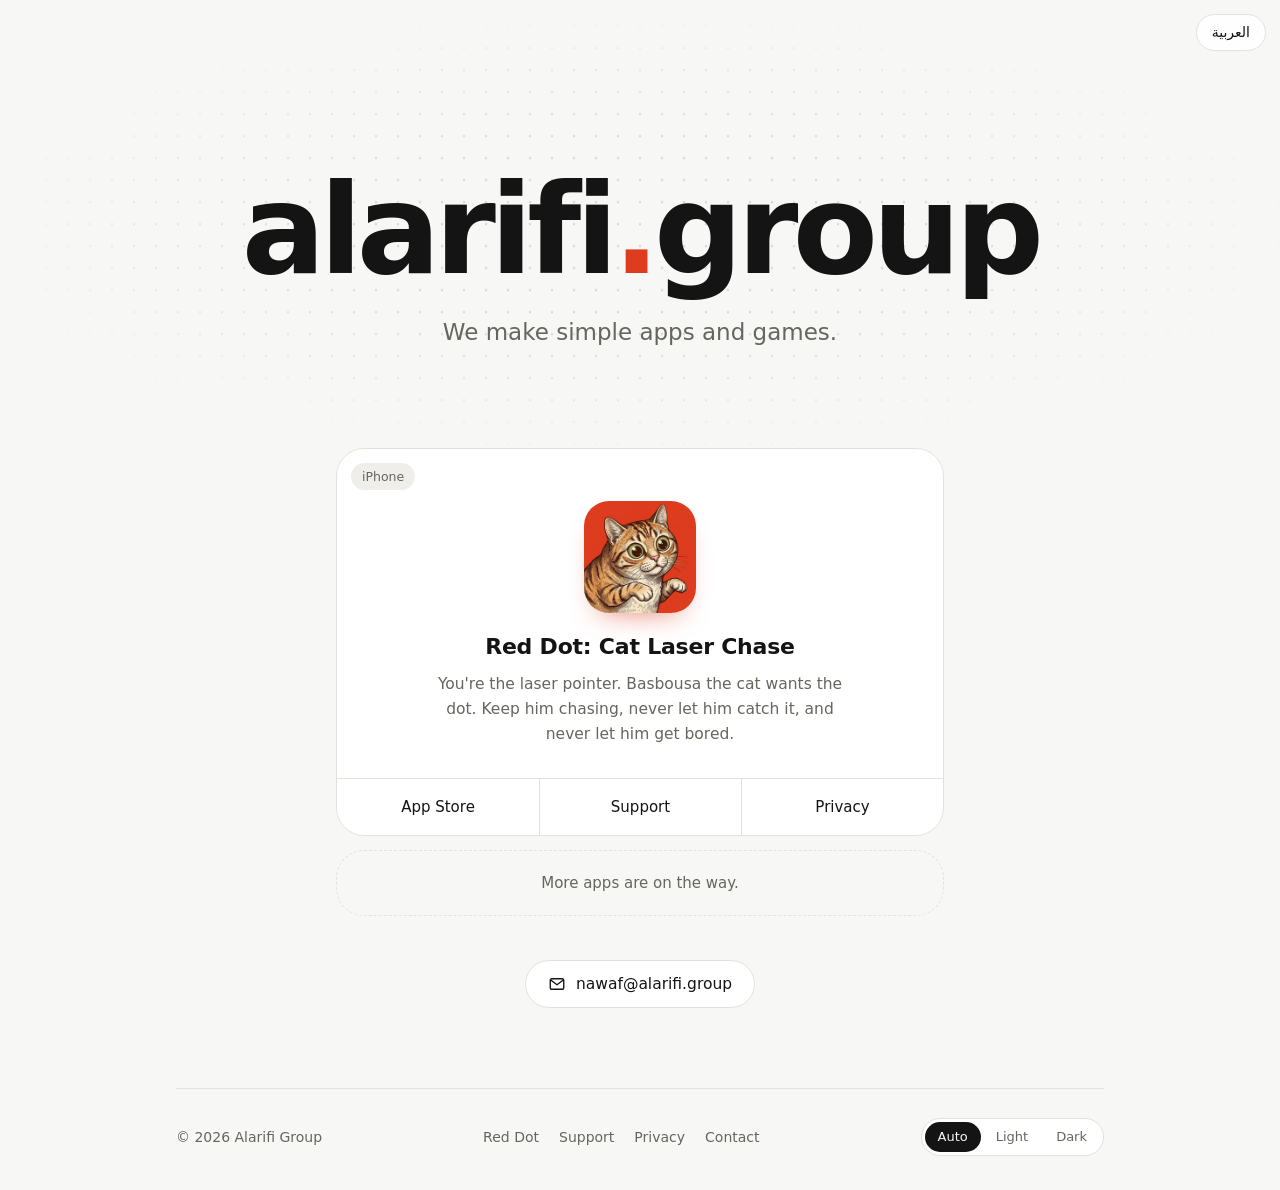
==== index.html @ b4477720 "Add Alarifi Group website Home page with an Arabic toggle, Red Dot app page, Red Dot support and pri" ====
<!doctype html>
<html lang="en" dir="ltr" data-title-en="Alarifi Group" data-title-ar="مجموعة العريفي">
<head>
<meta charset="utf-8">
<meta name="viewport" content="width=device-width,initial-scale=1,viewport-fit=cover">
<title>Alarifi Group</title>
<script>(function(d){var l='en',t='';try{var m=/[?&]lang=(ar|en)(?:&|$)/.exec(location.search);if(m){l=m[1];localStorage.setItem('lang',l)}else if(localStorage.getItem('lang')==='ar'){l='ar'}t=localStorage.getItem('theme')||''}catch(e){}d.lang=l;d.dir=l==='ar'?'rtl':'ltr';if(l==='ar'){var a=d.getAttribute('data-title-ar');if(a)document.title=a}if(t==='light'||t==='dark')d.setAttribute('data-theme',t)})(document.documentElement)</script>
<meta name="description" content="Alarifi Group makes simple apps and games, including Red Dot: Cat Laser Chase for iPhone.">
<link rel="canonical" href="https://alarifi.group/">
<link rel="icon" href="favicon.svg" type="image/svg+xml">
<link rel="icon" href="favicon.ico" sizes="32x32">
<link rel="apple-touch-icon" href="apple-touch-icon.png">
<meta name="theme-color" content="#f7f7f5" media="(prefers-color-scheme: light)">
<meta name="theme-color" content="#141414" media="(prefers-color-scheme: dark)">
<meta property="og:type" content="website">
<meta property="og:site_name" content="Alarifi Group">
<meta property="og:title" content="Alarifi Group">
<meta property="og:description" content="Alarifi Group makes simple apps and games, including Red Dot: Cat Laser Chase for iPhone.">
<meta property="og:url" content="https://alarifi.group/">
<meta property="og:image" content="https://alarifi.group/og.png">
<meta property="og:image:width" content="1200">
<meta property="og:image:height" content="630">
<meta name="twitter:card" content="summary_large_image">
<link rel="preload" href="assets/alexandria-latin.woff2" as="font" type="font/woff2" crossorigin>
<link rel="stylesheet" href="assets/site.css">
<script src="assets/site.js" defer></script>
</head>
<body>
<button class="lang" type="button" data-toggle-lang><span data-when="en" lang="ar">العربية</span><span data-when="ar" lang="en">English</span></button>
<header class="hero">
  <h1 class="mark"><span class="sr">Alarifi Group</span><span aria-hidden="true">alarifi<span class="dot">.</span>group</span></h1>
  <p class="lead"><span data-when="en">We make simple apps and games.</span><span data-when="ar" lang="ar">نصنع تطبيقات وألعابًا بسيطة.</span></p>
</header>
<main class="wrap">
  <h2 class="sr"><span data-when="en">Apps</span><span data-when="ar" lang="ar">التطبيقات</span></h2>
  <article class="app">
    <span class="badge"><span data-when="en">iPhone</span><span data-when="ar" lang="ar">آيفون</span></span>
    <div class="app-body">
      <img class="icon" src="assets/reddot-icon.jpg" width="112" height="112" alt="">
      <h3><a href="reddot/"><span data-when="en">Red Dot: Cat Laser Chase</span><span data-when="ar" lang="ar">النقطة الحمراء: مطاردة القط</span></a></h3>
      <p data-when="en">You're the laser pointer. Basbousa the cat wants the dot. Keep him chasing, never let him catch it, and never let him get bored.</p><p data-when="ar" lang="ar">أنت مؤشر الليزر. بسبوسة القط يبغى النقطة. خلّه يطارد، لا تخليه يمسكها، ولا تخليه يملّ.</p>
    </div>
    <nav class="app-links" aria-label="Red Dot">
      <a href="https://apps.apple.com/app/id6824105925">App Store</a>
      <a href="reddot/support"><span data-when="en">Support</span><span data-when="ar" lang="ar">الدعم</span></a>
      <a href="reddot/privacy"><span data-when="en">Privacy</span><span data-when="ar" lang="ar">الخصوصية</span></a>
    </nav>
  </article>
  <p class="soon" data-when="en">More apps are on the way.</p><p class="soon" data-when="ar" lang="ar">تطبيقات أخرى في الطريق.</p>
  <div class="contact">
    <a class="pill" href="mailto:nawaf@alarifi.group"><svg viewBox="0 0 24 24" fill="none" stroke="currentColor" stroke-width="1.8" stroke-linecap="round" stroke-linejoin="round" aria-hidden="true"><rect x="3" y="5" width="18" height="14" rx="2.5"/><path d="m4 7 8 6 8-6"/></svg><bdi>nawaf@alarifi.group</bdi></a>
  </div>
</main>
<footer class="foot">
  <p>© 2026 <span data-when="en">Alarifi Group</span><span data-when="ar" lang="ar">مجموعة العريفي</span></p>
  <nav aria-label="Footer">
    <a href="reddot/"><span data-when="en">Red Dot</span><span data-when="ar" lang="ar">النقطة الحمراء</span></a>
    <a href="reddot/support"><span data-when="en">Support</span><span data-when="ar" lang="ar">الدعم</span></a>
    <a href="reddot/privacy"><span data-when="en">Privacy</span><span data-when="ar" lang="ar">الخصوصية</span></a>
    <a href="mailto:nawaf@alarifi.group"><span data-when="en">Contact</span><span data-when="ar" lang="ar">تواصل معنا</span></a>
  </nav>
  <div class="theme" role="group" aria-label="Theme">
    <button type="button" data-set-theme="auto" aria-pressed="true"><span data-when="en">Auto</span><span data-when="ar" lang="ar">تلقائي</span></button>
    <button type="button" data-set-theme="light" aria-pressed="false"><span data-when="en">Light</span><span data-when="ar" lang="ar">فاتح</span></button>
    <button type="button" data-set-theme="dark" aria-pressed="false"><span data-when="en">Dark</span><span data-when="ar" lang="ar">داكن</span></button>
  </div>
</footer>
</body>
</html>
---- assets/site.css ----
/* alarifi.group */

@font-face {
  font-family: "Alexandria";
  font-style: normal;
  font-weight: 100 900;
  font-display: swap;
  src: url(alexandria-arabic.woff2) format("woff2");
  unicode-range: U+0600-06FF, U+0750-077F, U+0870-088E, U+0890-0891, U+0897-08E1, U+08E3-08FF, U+200C-200E, U+2010-2011, U+204F, U+2E41, U+FB50-FDFF, U+FE70-FE74, U+FE76-FEFC;
}
@font-face {
  font-family: "Alexandria";
  font-style: normal;
  font-weight: 100 900;
  font-display: swap;
  src: url(alexandria-latin.woff2) format("woff2");
  unicode-range: U+0000-00FF, U+0131, U+0152-0153, U+02BB-02BC, U+02C6, U+02DA, U+02DC, U+0304, U+0308, U+0329, U+2000-206F, U+20AC, U+2122, U+2191, U+2193, U+2212, U+2215, U+FEFF, U+FFFD;
}

:root {
  --paper: #f7f7f5;
  --card: #ffffff;
  --soft: #efeeea;
  --line: #e2e1dc;
  --ink: #141414;
  --mute: #66655f;
  --dot: #dd3c1f;
  --dot-ink: #c0321a;
  --grid: rgba(20, 20, 20, .14);
  --font: "Alexandria", ui-sans-serif, system-ui, -apple-system, "Segoe UI", Roboto, Tahoma, sans-serif;
  color-scheme: light;
}
@media (prefers-color-scheme: dark) {
  :root:not([data-theme="light"]) {
    --paper: #141414;
    --card: #1d1d1d;
    --soft: #232322;
    --line: #2e2e2c;
    --ink: #f2f1ed;
    --mute: #a4a39d;
    --dot: #f0492a;
    --dot-ink: #ff7357;
    --grid: rgba(242, 241, 237, .13);
    color-scheme: dark;
  }
}
:root[data-theme="dark"] {
  --paper: #141414;
  --card: #1d1d1d;
  --soft: #232322;
  --line: #2e2e2c;
  --ink: #f2f1ed;
  --mute: #a4a39d;
  --dot: #f0492a;
  --dot-ink: #ff7357;
  --grid: rgba(242, 241, 237, .13);
  color-scheme: dark;
}

*, *::before, *::after { box-sizing: border-box; }
html { -webkit-text-size-adjust: 100%; text-size-adjust: 100%; }
body {
  margin: 0;
  min-height: 100vh;
  display: flex;
  flex-direction: column;
  background: var(--paper);
  color: var(--ink);
  font-family: var(--font);
  font-size: 16px;
  line-height: 1.6;
  -webkit-font-smoothing: antialiased;
  text-rendering: optimizeLegibility;
}
html[lang="ar"] body { line-height: 1.85; }
main { flex: 1 0 auto; }
a { color: inherit; }
img { display: block; max-width: 100%; height: auto; }
h1, h2, h3 { text-wrap: balance; }
p { text-wrap: pretty; }
[hidden] { display: none !important; }
html[lang="en"] [data-when="ar"],
html[lang="ar"] [data-when="en"] { display: none !important; }
.sr {
  position: absolute !important;
  width: 1px; height: 1px;
  margin: -1px; padding: 0;
  overflow: hidden; clip: rect(0 0 0 0);
  white-space: nowrap; border: 0;
}
:focus-visible { outline: 2px solid var(--dot); outline-offset: 3px; border-radius: 8px; }
::selection { background: rgba(221, 60, 31, .22); }

.wrap { width: 100%; max-width: 640px; margin-inline: auto; padding-inline: 16px; }

/* Language switch: same corner in both languages so it stays under the finger */
.lang {
  position: fixed;
  z-index: 20;
  top: max(14px, env(safe-area-inset-top));
  right: max(14px, env(safe-area-inset-right));
  padding: 9px 15px;
  border: 1px solid var(--line);
  border-radius: 999px;
  background: var(--card);
  background: color-mix(in srgb, var(--card) 85%, transparent);
  -webkit-backdrop-filter: blur(12px);
  backdrop-filter: blur(12px);
  color: var(--ink);
  font: 500 14px/1.2 var(--font);
  cursor: pointer;
}
.lang:hover { border-color: var(--mute); }

/* The wordmark: the period in the domain is the red dot */
.mark { font-weight: 800; letter-spacing: -.045em; line-height: 1; direction: ltr; unicode-bidi: isolate; white-space: nowrap; }
.mark .dot { display: inline-block; color: var(--dot); }

/* Home hero */
.hero {
  position: relative;
  overflow: hidden;
  padding: clamp(104px, 19vh, 168px) 16px clamp(64px, 11vh, 104px);
  text-align: center;
}
.hero::before {
  content: "";
  position: absolute;
  inset: 0;
  pointer-events: none;
  background-image: radial-gradient(circle, var(--grid) 1.15px, transparent 1.6px);
  background-size: 22px 22px;
  background-position: 50% 50%;
  -webkit-mask-image: radial-gradient(ellipse 72% 70% at 50% 52%, #000 28%, transparent 76%);
  mask-image: radial-gradient(ellipse 72% 70% at 50% 52%, #000 28%, transparent 76%);
}
.hero h1 { position: relative; margin: 0; font-size: clamp(46px, 13.2vw, 124px); }
.hero .dot { transform-origin: 50% 82%; }
.hero .lead {
  position: relative;
  max-width: 30ch;
  margin: 24px auto 0;
  color: var(--mute);
  font-size: clamp(18px, 2.6vw, 23px);
  line-height: 1.45;
}
@media (prefers-reduced-motion: no-preference) {
  .hero .dot { animation: laser 2.1s cubic-bezier(.5, 0, .25, 1) .3s both; }
}
@keyframes laser {
  0%   { transform: translate(-2.9em, -1.05em) scale(1.45); opacity: 0; text-shadow: 0 0 .14em var(--dot); }
  7%   { opacity: 1; }
  28%  { transform: translate(2.1em, -.78em) scale(1.45); }
  50%  { transform: translate(-1.45em, .36em) scale(1.4); }
  70%  { transform: translate(.85em, -.42em) scale(1.3); }
  86%  { transform: translate(-.1em, .04em) scale(1.12); text-shadow: 0 0 .14em var(--dot); }
  100% { transform: none; opacity: 1; text-shadow: none; }
}

/* App cards */
.app {
  position: relative;
  overflow: hidden;
  background: var(--card);
  border: 1px solid var(--line);
  border-radius: 28px;
  text-align: center;
}
.app-body { padding: 44px 24px 28px; }
.badge {
  position: absolute;
  top: 14px;
  inset-inline-start: 14px;
  padding: 6px 11px;
  border-radius: 999px;
  background: var(--soft);
  color: var(--mute);
  font-size: 12.5px;
  font-weight: 500;
  line-height: 1.2;
}
.icon {
  width: 112px;
  height: 112px;
  margin: 0 auto 20px;
  border-radius: 25px;
  box-shadow: 0 14px 28px -16px rgba(221, 60, 31, .7);
}
.app h3 { margin: 0; font-size: 22px; font-weight: 700; line-height: 1.3; letter-spacing: -.01em; }
.app h3 a { text-decoration: none; }
.app h3 a:hover { text-decoration: underline; text-decoration-thickness: 2px; text-underline-offset: 4px; }
.app-body p { max-width: 42ch; margin: 10px auto 0; color: var(--mute); font-size: 15.5px; }
.app-links { display: grid; grid-template-columns: repeat(3, 1fr); border-top: 1px solid var(--line); }
.app-links a { padding: 16px 8px; font-size: 15px; font-weight: 500; text-decoration: none; }
.app-links a + a { border-inline-start: 1px solid var(--line); }
.app-links a:hover { background: var(--soft); }
.soon {
  margin: 14px 0 0;
  padding: 20px;
  border: 1.5px dashed var(--line);
  border-radius: 28px;
  color: var(--mute);
  font-size: 15px;
  text-align: center;
}

/* Pills */
.pill {
  display: inline-flex;
  align-items: center;
  justify-content: center;
  gap: 10px;
  min-height: 48px;
  padding: 12px 22px;
  border: 1px solid var(--line);
  border-radius: 999px;
  background: var(--card);
  color: var(--ink);
  font-size: 15.5px;
  font-weight: 500;
  line-height: 1.2;
  text-decoration: none;
}
.pill:hover { border-color: var(--mute); }
.pill svg { flex: none; width: 18px; height: 18px; }
.pill.solid { background: var(--ink); border-color: var(--ink); color: var(--paper); }
.pill.solid:hover { opacity: .88; }
.contact { display: flex; justify-content: center; margin-top: 44px; }

/* Inner pages */
.top { display: flex; justify-content: center; padding: 22px 16px 0; }
.top .mark { font-size: 22px; text-decoration: none; padding: 6px 2px; }
.app-hero { padding: 40px 0 6px; text-align: center; }
.app-hero .icon { width: 128px; height: 128px; border-radius: 29px; margin-bottom: 22px; }
.app-hero h1 { margin: 0; font-size: clamp(28px, 6.4vw, 40px); font-weight: 700; line-height: 1.15; letter-spacing: -.02em; }
.app-hero .sub { margin: 10px 0 0; color: var(--mute); font-size: 18px; }
.app-hero .pill { margin-top: 26px; }
.prose { margin-top: 34px; font-size: 17px; }
.prose p { margin: 0 0 14px; }
.facts { display: grid; gap: 8px; margin: 26px 0 0; padding: 0; list-style: none; }
.facts li {
  display: flex;
  justify-content: space-between;
  align-items: baseline;
  gap: 16px;
  padding: 16px 20px;
  border-radius: 16px;
  background: var(--soft);
}
.facts li > span { color: var(--mute); }
.facts b { font-weight: 600; text-align: end; }
.row { display: flex; flex-wrap: wrap; justify-content: center; gap: 10px; margin-top: 34px; }

.appbar {
  display: flex;
  align-items: center;
  gap: 14px;
  margin-top: 34px;
  padding: 12px 16px 12px 12px;
  border: 1px solid var(--line);
  border-radius: 22px;
  background: var(--card);
  text-decoration: none;
}
html[dir="rtl"] .appbar { padding: 12px 12px 12px 16px; }
.appbar:hover { border-color: var(--mute); }
.appbar img { width: 52px; height: 52px; border-radius: 12px; }
.appbar b { display: block; font-weight: 600; line-height: 1.3; }
.appbar small { display: block; color: var(--mute); font-size: 13.5px; line-height: 1.4; }
.tabs { display: grid; grid-template-columns: 1fr 1fr; gap: 3px; margin-top: 12px; padding: 4px; border-radius: 999px; background: var(--soft); }
.tabs a { padding: 9px 12px; border-radius: 999px; color: var(--mute); font-size: 14.5px; font-weight: 500; text-align: center; text-decoration: none; }
.tabs a:hover { color: var(--ink); }
.tabs a[aria-current="page"] { background: var(--card); color: var(--ink); box-shadow: 0 1px 3px rgba(0, 0, 0, .1); }

.doc h1 { margin: 38px 0 12px; font-size: clamp(30px, 6.4vw, 40px); font-weight: 700; line-height: 1.15; letter-spacing: -.02em; }
.doc h2 { margin: 30px 0 6px; font-size: 19px; font-weight: 600; line-height: 1.35; }
.doc p { margin: 0 0 14px; }
.doc .meta { color: var(--mute); font-size: 14.5px; }
.doc p a, .doc li a { color: var(--dot-ink); text-underline-offset: 3px; }
.qa { display: grid; gap: 10px; margin: 24px 0 30px; padding: 0; list-style: none; }
.qa li { padding: 18px 20px; border-radius: 18px; background: var(--soft); }
.qa b { font-weight: 600; }
bdi { unicode-bidi: isolate; }

/* 404 */
.lost { padding: 18vh 16px 40px; text-align: center; }
.lost .mark { font-size: clamp(40px, 11vw, 72px); }
.lost p { margin: 22px 0 28px; color: var(--mute); font-size: 18px; }

/* Footer */
.foot {
  display: flex;
  flex-direction: column;
  align-items: center;
  gap: 18px;
  margin-top: 80px;
  padding: 30px 16px calc(34px + env(safe-area-inset-bottom));
  border-top: 1px solid var(--line);
  color: var(--mute);
  font-size: 14px;
  text-align: center;
}
.foot p { margin: 0; }
.foot nav { display: flex; flex-wrap: wrap; justify-content: center; gap: 6px 20px; }
.foot nav a { text-decoration: none; }
.foot nav a:hover { color: var(--ink); text-decoration: underline; text-underline-offset: 3px; }
.theme { display: inline-flex; gap: 2px; padding: 3px; border: 1px solid var(--line); border-radius: 999px; background: var(--card); }
.theme button {
  padding: 7px 13px;
  border: 0;
  border-radius: 999px;
  background: transparent;
  color: var(--mute);
  font: 500 13px/1.2 var(--font);
  cursor: pointer;
}
.theme button:hover { color: var(--ink); }
.theme button[aria-pressed="true"] { background: var(--ink); color: var(--paper); }

@media (min-width: 700px) {
  .app-body { padding: 52px 40px 32px; }
  .foot { flex-direction: row; justify-content: space-between; flex-wrap: wrap; max-width: 960px; margin-inline: auto; width: 100%; text-align: start; }
  .foot { border-top: 0; position: relative; }
  .foot::before { content: ""; position: absolute; top: 0; left: 16px; right: 16px; border-top: 1px solid var(--line); }
}
.lost .mark { text-decoration: none; }
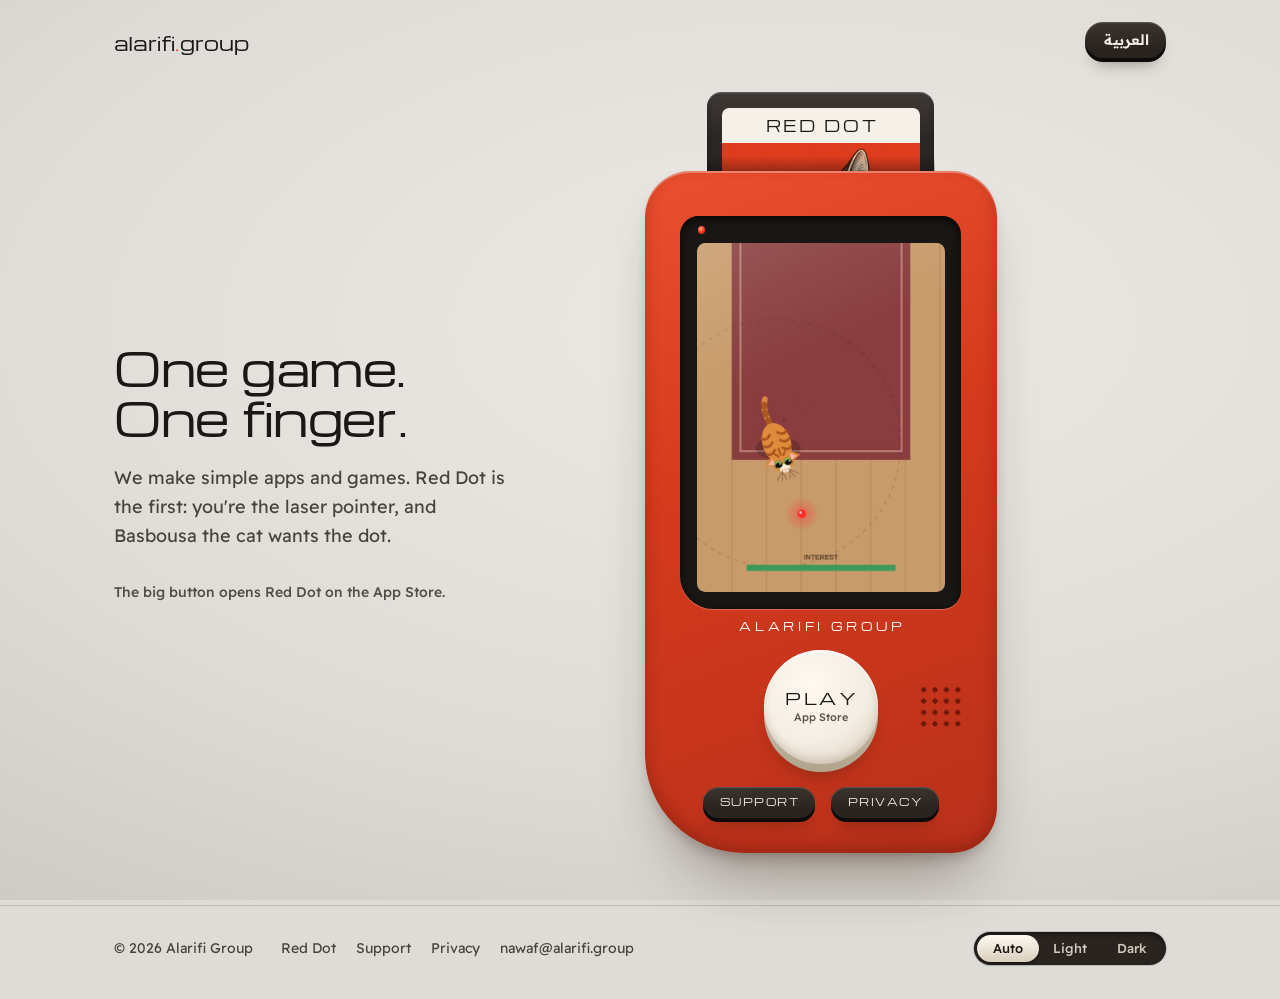
==== commit 065e4b87: "Redesign the site as a one-button handheld The home page is now a red handheld on a desk: the Red Do" ====
--- a/index.html
+++ b/index.html
@@ -10,8 +10,8 @@
 <link rel="icon" href="favicon.svg" type="image/svg+xml">
 <link rel="icon" href="favicon.ico" sizes="32x32">
 <link rel="apple-touch-icon" href="apple-touch-icon.png">
-<meta name="theme-color" content="#f7f7f5" media="(prefers-color-scheme: light)">
-<meta name="theme-color" content="#141414" media="(prefers-color-scheme: dark)">
+<meta name="theme-color" content="#dedcd6" media="(prefers-color-scheme: light)">
+<meta name="theme-color" content="#211f1d" media="(prefers-color-scheme: dark)">
 <meta property="og:type" content="website">
 <meta property="og:site_name" content="Alarifi Group">
 <meta property="og:title" content="Alarifi Group">
@@ -21,48 +21,65 @@
 <meta property="og:image:width" content="1200">
 <meta property="og:image:height" content="630">
 <meta name="twitter:card" content="summary_large_image">
-<link rel="preload" href="assets/alexandria-latin.woff2" as="font" type="font/woff2" crossorigin>
+<link rel="preload" href="assets/michroma-latin.woff2" as="font" type="font/woff2" crossorigin>
+<link rel="preload" href="assets/readex-latin.woff2" as="font" type="font/woff2" crossorigin>
+<link rel="preload" href="assets/reddot-screen.jpg" as="image">
 <link rel="stylesheet" href="assets/site.css">
 <script src="assets/site.js" defer></script>
 </head>
 <body>
-<button class="lang" type="button" data-toggle-lang><span data-when="en" lang="ar">العربية</span><span data-when="ar" lang="en">English</span></button>
-<header class="hero">
-  <h1 class="mark"><span class="sr">Alarifi Group</span><span aria-hidden="true">alarifi<span class="dot">.</span>group</span></h1>
-  <p class="lead"><span data-when="en">We make simple apps and games.</span><span data-when="ar" lang="ar">نصنع تطبيقات وألعابًا بسيطة.</span></p>
+<header class="top wrap">
+  <a class="mark" href="./"><span class="sr">Alarifi Group</span><span aria-hidden="true" dir="ltr">alarifi<span class="dot">.</span>group</span></a>
+  <button class="key key-pill key-desk" type="button" data-toggle-lang><span class="key-face"><span class="key-text"><span data-when="en" lang="ar">العربية</span><span data-when="ar" lang="en">English</span></span></span></button>
 </header>
-<main class="wrap">
-  <h2 class="sr"><span data-when="en">Apps</span><span data-when="ar" lang="ar">التطبيقات</span></h2>
-  <article class="app">
-    <span class="badge"><span data-when="en">iPhone</span><span data-when="ar" lang="ar">آيفون</span></span>
-    <div class="app-body">
-      <img class="icon" src="assets/reddot-icon.jpg" width="112" height="112" alt="">
-      <h3><a href="reddot/"><span data-when="en">Red Dot: Cat Laser Chase</span><span data-when="ar" lang="ar">النقطة الحمراء: مطاردة القط</span></a></h3>
-      <p data-when="en">You're the laser pointer. Basbousa the cat wants the dot. Keep him chasing, never let him catch it, and never let him get bored.</p><p data-when="ar" lang="ar">أنت مؤشر الليزر. بسبوسة القط يبغى النقطة. خلّه يطارد، لا تخليه يمسكها، ولا تخليه يملّ.</p>
+<main class="home wrap">
+  <section class="intro">
+    <h1><span data-when="en">One game. One finger.</span><span data-when="ar" lang="ar">لعبة واحدة. إصبع واحد.</span></h1>
+    <p class="lede" data-when="en">We make simple apps and games. Red Dot is the first: you're the laser pointer, and Basbousa the cat wants the dot.</p><p class="lede" data-when="ar" lang="ar">نصنع تطبيقات وألعابًا بسيطة. النقطة الحمراء أولها: أنت مؤشر الليزر، وبسبوسة القط يبغى النقطة.</p>
+    <p class="hint" data-when="en">The big button opens Red Dot on the App Store.</p><p class="hint" data-when="ar" lang="ar">الزر الكبير يفتح النقطة الحمراء في App Store.</p>
+  </section>
+  <div class="stage">
+<div class="console">
+  <a class="cart" href="reddot/">
+      <span class="cart-label">
+        <span class="cart-name"><span data-when="en">Red Dot</span><span data-when="ar" lang="ar">النقطة الحمراء</span></span>
+        <img class="cart-art" src="assets/reddot-art.jpg" width="480" height="480" alt="">
+        <span class="cart-sub"><span data-when="en">Cat Laser Chase</span><span data-when="ar" lang="ar">مطاردة القط</span></span>
+      </span>
+    </a>
+  <div class="dev">
+    <div class="bezel">
+      <span class="led" aria-hidden="true"></span>
+      <div class="lcd"><img data-when="en" src="assets/reddot-screen.jpg" width="600" height="845" alt="Red Dot gameplay: Basbousa the cat chasing the red laser dot across a rug"><img data-when="ar" src="assets/reddot-screen.jpg" width="600" height="845" alt="لقطة من النقطة الحمراء: بسبوسة القط يطارد نقطة الليزر الحمراء"></div>
     </div>
-    <nav class="app-links" aria-label="Red Dot">
-      <a href="https://apps.apple.com/app/id6824105925">App Store</a>
-      <a href="reddot/support"><span data-when="en">Support</span><span data-when="ar" lang="ar">الدعم</span></a>
-      <a href="reddot/privacy"><span data-when="en">Privacy</span><span data-when="ar" lang="ar">الخصوصية</span></a>
+    <p class="brand" aria-hidden="true"><span>Alarifi Group</span></p>
+    <a class="key key-play" href="https://apps.apple.com/app/id6824105925">
+      <span class="key-face"><span class="key-text"><span data-when="en">Play</span><span data-when="ar" lang="ar">العب</span></span><span class="sr" data-when="en"> Red Dot on the </span><span class="sr" data-when="ar" lang="ar"> النقطة الحمراء من </span><span class="key-sub">App Store</span></span>
+    </a>
+    <nav class="dev-keys" aria-label="Red Dot">
+      <a class="key key-pill" href="reddot/support"><span class="key-face"><span class="key-text"><span data-when="en">Support</span><span data-when="ar" lang="ar">الدعم</span></span></span></a>
+      <a class="key key-pill" href="reddot/privacy"><span class="key-face"><span class="key-text"><span data-when="en">Privacy</span><span data-when="ar" lang="ar">الخصوصية</span></span></span></a>
     </nav>
-  </article>
-  <p class="soon" data-when="en">More apps are on the way.</p><p class="soon" data-when="ar" lang="ar">تطبيقات أخرى في الطريق.</p>
-  <div class="contact">
-    <a class="pill" href="mailto:nawaf@alarifi.group"><svg viewBox="0 0 24 24" fill="none" stroke="currentColor" stroke-width="1.8" stroke-linecap="round" stroke-linejoin="round" aria-hidden="true"><rect x="3" y="5" width="18" height="14" rx="2.5"/><path d="m4 7 8 6 8-6"/></svg><bdi>nawaf@alarifi.group</bdi></a>
+    <span class="grille" aria-hidden="true"></span>
+  </div>
+</div>
   </div>
 </main>
 <footer class="foot">
-  <p>© 2026 <span data-when="en">Alarifi Group</span><span data-when="ar" lang="ar">مجموعة العريفي</span></p>
-  <nav aria-label="Footer">
-    <a href="reddot/"><span data-when="en">Red Dot</span><span data-when="ar" lang="ar">النقطة الحمراء</span></a>
-    <a href="reddot/support"><span data-when="en">Support</span><span data-when="ar" lang="ar">الدعم</span></a>
-    <a href="reddot/privacy"><span data-when="en">Privacy</span><span data-when="ar" lang="ar">الخصوصية</span></a>
-    <a href="mailto:nawaf@alarifi.group"><span data-when="en">Contact</span><span data-when="ar" lang="ar">تواصل معنا</span></a>
-  </nav>
-  <div class="theme" role="group" aria-label="Theme">
-    <button type="button" data-set-theme="auto" aria-pressed="true"><span data-when="en">Auto</span><span data-when="ar" lang="ar">تلقائي</span></button>
-    <button type="button" data-set-theme="light" aria-pressed="false"><span data-when="en">Light</span><span data-when="ar" lang="ar">فاتح</span></button>
-    <button type="button" data-set-theme="dark" aria-pressed="false"><span data-when="en">Dark</span><span data-when="ar" lang="ar">داكن</span></button>
+  <div class="foot-in wrap">
+    <p>© 2026 <span data-when="en">Alarifi Group</span><span data-when="ar" lang="ar">مجموعة العريفي</span></p>
+    <ul class="foot-links">
+      <li><a href="reddot/"><span data-when="en">Red Dot</span><span data-when="ar" lang="ar">النقطة الحمراء</span></a></li>
+      <li><a href="reddot/support"><span data-when="en">Support</span><span data-when="ar" lang="ar">الدعم</span></a></li>
+      <li><a href="reddot/privacy"><span data-when="en">Privacy</span><span data-when="ar" lang="ar">الخصوصية</span></a></li>
+      <li><a href="mailto:nawaf@alarifi.group"><bdi>nawaf@alarifi.group</bdi></a></li>
+    </ul>
+    <div class="switch" role="group" aria-label="Theme">
+      <button type="button" data-set-theme="auto" aria-pressed="true"><span data-when="en">Auto</span><span data-when="ar" lang="ar">تلقائي</span></button>
+      <button type="button" data-set-theme="light" aria-pressed="false"><span data-when="en">Light</span><span data-when="ar" lang="ar">فاتح</span></button>
+      <button type="button" data-set-theme="dark" aria-pressed="false"><span data-when="en">Dark</span><span data-when="ar" lang="ar">داكن</span></button>
+      <span class="switch-knob" aria-hidden="true"></span>
+    </div>
   </div>
 </footer>
 </body>
--- a/assets/site.css
+++ b/assets/site.css
@@ -1,326 +1,409 @@
-/* alarifi.group */
+/* alarifi.group: a one-button handheld on a desk.
+   Fonts: Michroma and Readex Pro, self-hosted under the SIL Open Font License (assets/OFL.txt). */
 
 @font-face {
-  font-family: "Alexandria";
-  font-style: normal;
-  font-weight: 100 900;
-  font-display: swap;
-  src: url(alexandria-arabic.woff2) format("woff2");
+  font-family: "Michroma"; font-style: normal; font-weight: 400; font-display: swap;
+  src: url(michroma-latin.woff2) format("woff2");
+  unicode-range: U+0000-00FF, U+0131, U+0152-0153, U+02BB-02BC, U+02C6, U+02DA, U+02DC, U+0304, U+0308, U+0329, U+2000-206F, U+20AC, U+2122, U+2191, U+2193, U+2212, U+2215, U+FEFF, U+FFFD;
+}
+@font-face {
+  font-family: "Readex"; font-style: normal; font-weight: 160 700; font-display: swap;
+  src: url(readex-latin.woff2) format("woff2-variations"), url(readex-latin.woff2) format("woff2");
+  unicode-range: U+0000-00FF, U+0131, U+0152-0153, U+02BB-02BC, U+02C6, U+02DA, U+02DC, U+0304, U+0308, U+0329, U+2000-206F, U+20AC, U+2122, U+2191, U+2193, U+2212, U+2215, U+FEFF, U+FFFD;
+}
+@font-face {
+  font-family: "Readex"; font-style: normal; font-weight: 160 700; font-display: swap;
+  src: url(readex-arabic.woff2) format("woff2-variations"), url(readex-arabic.woff2) format("woff2");
   unicode-range: U+0600-06FF, U+0750-077F, U+0870-088E, U+0890-0891, U+0897-08E1, U+08E3-08FF, U+200C-200E, U+2010-2011, U+204F, U+2E41, U+FB50-FDFF, U+FE70-FE74, U+FE76-FEFC;
 }
-@font-face {
-  font-family: "Alexandria";
-  font-style: normal;
-  font-weight: 100 900;
-  font-display: swap;
-  src: url(alexandria-latin.woff2) format("woff2");
-  unicode-range: U+0000-00FF, U+0131, U+0152-0153, U+02BB-02BC, U+02C6, U+02DA, U+02DC, U+0304, U+0308, U+0329, U+2000-206F, U+20AC, U+2122, U+2191, U+2193, U+2212, U+2215, U+FEFF, U+FFFD;
-}
-
+
+/* ---------- Tokens ---------- */
 :root {
-  --paper: #f7f7f5;
-  --card: #ffffff;
-  --soft: #efeeea;
-  --line: #e2e1dc;
-  --ink: #141414;
-  --mute: #66655f;
-  --dot: #dd3c1f;
-  --dot-ink: #c0321a;
-  --grid: rgba(20, 20, 20, .14);
-  --font: "Alexandria", ui-sans-serif, system-ui, -apple-system, "Segoe UI", Roboto, Tahoma, sans-serif;
   color-scheme: light;
+  --desk-hi: #eceae5; --desk: #dedcd6; --desk-lo: #c8c5be;
+  --ink: #1a1714; --ink-2: #48433d; --ink-3: #534d46;
+  --rule-desk: rgba(26, 23, 20, .16);
+  --link: #a3270f;
+  --paper: #fbfaf7; --paper-ink: #1a1714; --paper-ink-2: #57514a; --paper-rule: #e6e1d8; --paper-link: #a3270f;
+  --ring: #1a1714;
+  --shadow: rgba(52, 24, 12, .42);
+
+  /* the object's own materials; these do not change with the theme */
+  --red-hi: #ea4f2e; --red: #d63a1d; --red-lo: #b8301a; --red-wall: #8a2312; --red-flat: #cf371b;
+  --cream-hi: #fffaf1; --cream: #f3ede3; --cream-lo: #d8cebd; --cream-wall: #b1a48d;
+  --bezel: #191614; --pill: #2a2420; --pill-hi: #3b332e; --pill-wall: #0d0b0a;
+  --plastic-hi: #403a36; --plastic: #2b2725; --plastic-lo: #1d1a18;
+  --label: #f6f1e8;
+  --object-ink: #1a1714; --object-ink-2: #5b5248; --object-ring: #1a1714;
+
+  --display: "Michroma", "Readex", system-ui, sans-serif;
+  --text: "Readex", system-ui, -apple-system, "Segoe UI", sans-serif;
+  --ease-out: cubic-bezier(.16, 1, .3, 1);
 }
 @media (prefers-color-scheme: dark) {
   :root:not([data-theme="light"]) {
-    --paper: #141414;
-    --card: #1d1d1d;
-    --soft: #232322;
-    --line: #2e2e2c;
-    --ink: #f2f1ed;
-    --mute: #a4a39d;
-    --dot: #f0492a;
-    --dot-ink: #ff7357;
-    --grid: rgba(242, 241, 237, .13);
     color-scheme: dark;
+    --desk-hi: #2c2a27; --desk: #211f1d; --desk-lo: #151413;
+    --ink: #f1ede6; --ink-2: #c3bcb1; --ink-3: #a59e94;
+    --rule-desk: rgba(241, 237, 230, .16);
+    --link: #ff9478;
+    --paper: #282522; --paper-ink: #f1ede6; --paper-ink-2: #bdb6ab; --paper-rule: #3c3834; --paper-link: #ff9478;
+    --ring: #f1ede6;
+    --shadow: rgba(0, 0, 0, .62);
   }
 }
 :root[data-theme="dark"] {
-  --paper: #141414;
-  --card: #1d1d1d;
-  --soft: #232322;
-  --line: #2e2e2c;
-  --ink: #f2f1ed;
-  --mute: #a4a39d;
-  --dot: #f0492a;
-  --dot-ink: #ff7357;
-  --grid: rgba(242, 241, 237, .13);
   color-scheme: dark;
-}
-
+  --desk-hi: #2c2a27; --desk: #211f1d; --desk-lo: #151413;
+  --ink: #f1ede6; --ink-2: #c3bcb1; --ink-3: #a59e94;
+  --rule-desk: rgba(241, 237, 230, .16);
+  --link: #ff9478;
+  --paper: #282522; --paper-ink: #f1ede6; --paper-ink-2: #bdb6ab; --paper-rule: #3c3834; --paper-link: #ff9478;
+  --ring: #f1ede6;
+  --shadow: rgba(0, 0, 0, .62);
+}
+
+/* ---------- Base ---------- */
 *, *::before, *::after { box-sizing: border-box; }
-html { -webkit-text-size-adjust: 100%; text-size-adjust: 100%; }
+html {
+  background: var(--desk);
+  -webkit-text-size-adjust: 100%; text-size-adjust: 100%;
+  scrollbar-color: var(--ink-3) var(--desk);
+}
 body {
-  margin: 0;
-  min-height: 100vh;
-  display: flex;
-  flex-direction: column;
-  background: var(--paper);
-  color: var(--ink);
-  font-family: var(--font);
-  font-size: 16px;
-  line-height: 1.6;
-  -webkit-font-smoothing: antialiased;
-  text-rendering: optimizeLegibility;
-}
-html[lang="ar"] body { line-height: 1.85; }
-main { flex: 1 0 auto; }
-a { color: inherit; }
+  margin: 0; min-height: 100vh; min-height: 100svh;
+  display: flex; flex-direction: column;
+  font: 400 17px/1.6 var(--text); color: var(--ink);
+  -webkit-font-smoothing: antialiased; -moz-osx-font-smoothing: grayscale;
+}
+body::before {
+  content: ""; position: fixed; inset: 0; z-index: -1; pointer-events: none;
+  background: radial-gradient(120% 90% at 62% 36%, var(--desk-hi), var(--desk) 55%, var(--desk-lo));
+}
+html[lang="ar"] body { line-height: 1.8; }
+::selection { background: var(--red); color: #fff; }
+:focus-visible { outline: 3px solid var(--ring); outline-offset: 3px; }
+a { color: inherit; text-underline-offset: .22em; text-decoration-thickness: .08em; }
 img { display: block; max-width: 100%; height: auto; }
-h1, h2, h3 { text-wrap: balance; }
-p { text-wrap: pretty; }
-[hidden] { display: none !important; }
-html[lang="en"] [data-when="ar"],
-html[lang="ar"] [data-when="en"] { display: none !important; }
+h1, h2, h3, p, ul, ol, dl, dd { margin: 0; }
 .sr {
-  position: absolute !important;
-  width: 1px; height: 1px;
-  margin: -1px; padding: 0;
-  overflow: hidden; clip: rect(0 0 0 0);
-  white-space: nowrap; border: 0;
-}
-:focus-visible { outline: 2px solid var(--dot); outline-offset: 3px; border-radius: 8px; }
-::selection { background: rgba(221, 60, 31, .22); }
-
-.wrap { width: 100%; max-width: 640px; margin-inline: auto; padding-inline: 16px; }
-
-/* Language switch: same corner in both languages so it stays under the finger */
-.lang {
-  position: fixed;
-  z-index: 20;
-  top: max(14px, env(safe-area-inset-top));
-  right: max(14px, env(safe-area-inset-right));
-  padding: 9px 15px;
-  border: 1px solid var(--line);
-  border-radius: 999px;
-  background: var(--card);
-  background: color-mix(in srgb, var(--card) 85%, transparent);
-  -webkit-backdrop-filter: blur(12px);
-  backdrop-filter: blur(12px);
-  color: var(--ink);
-  font: 500 14px/1.2 var(--font);
-  cursor: pointer;
-}
-.lang:hover { border-color: var(--mute); }
-
-/* The wordmark: the period in the domain is the red dot */
-.mark { font-weight: 800; letter-spacing: -.045em; line-height: 1; direction: ltr; unicode-bidi: isolate; white-space: nowrap; }
-.mark .dot { display: inline-block; color: var(--dot); }
-
-/* Home hero */
-.hero {
-  position: relative;
-  overflow: hidden;
-  padding: clamp(104px, 19vh, 168px) 16px clamp(64px, 11vh, 104px);
-  text-align: center;
-}
-.hero::before {
-  content: "";
-  position: absolute;
-  inset: 0;
-  pointer-events: none;
-  background-image: radial-gradient(circle, var(--grid) 1.15px, transparent 1.6px);
-  background-size: 22px 22px;
-  background-position: 50% 50%;
-  -webkit-mask-image: radial-gradient(ellipse 72% 70% at 50% 52%, #000 28%, transparent 76%);
-  mask-image: radial-gradient(ellipse 72% 70% at 50% 52%, #000 28%, transparent 76%);
-}
-.hero h1 { position: relative; margin: 0; font-size: clamp(46px, 13.2vw, 124px); }
-.hero .dot { transform-origin: 50% 82%; }
-.hero .lead {
-  position: relative;
-  max-width: 30ch;
-  margin: 24px auto 0;
-  color: var(--mute);
-  font-size: clamp(18px, 2.6vw, 23px);
-  line-height: 1.45;
-}
-@media (prefers-reduced-motion: no-preference) {
-  .hero .dot { animation: laser 2.1s cubic-bezier(.5, 0, .25, 1) .3s both; }
-}
-@keyframes laser {
-  0%   { transform: translate(-2.9em, -1.05em) scale(1.45); opacity: 0; text-shadow: 0 0 .14em var(--dot); }
-  7%   { opacity: 1; }
-  28%  { transform: translate(2.1em, -.78em) scale(1.45); }
-  50%  { transform: translate(-1.45em, .36em) scale(1.4); }
-  70%  { transform: translate(.85em, -.42em) scale(1.3); }
-  86%  { transform: translate(-.1em, .04em) scale(1.12); text-shadow: 0 0 .14em var(--dot); }
-  100% { transform: none; opacity: 1; text-shadow: none; }
-}
-
-/* App cards */
-.app {
-  position: relative;
-  overflow: hidden;
-  background: var(--card);
-  border: 1px solid var(--line);
-  border-radius: 28px;
-  text-align: center;
-}
-.app-body { padding: 44px 24px 28px; }
-.badge {
-  position: absolute;
-  top: 14px;
-  inset-inline-start: 14px;
-  padding: 6px 11px;
-  border-radius: 999px;
-  background: var(--soft);
-  color: var(--mute);
-  font-size: 12.5px;
-  font-weight: 500;
-  line-height: 1.2;
-}
-.icon {
-  width: 112px;
-  height: 112px;
-  margin: 0 auto 20px;
-  border-radius: 25px;
-  box-shadow: 0 14px 28px -16px rgba(221, 60, 31, .7);
-}
-.app h3 { margin: 0; font-size: 22px; font-weight: 700; line-height: 1.3; letter-spacing: -.01em; }
-.app h3 a { text-decoration: none; }
-.app h3 a:hover { text-decoration: underline; text-decoration-thickness: 2px; text-underline-offset: 4px; }
-.app-body p { max-width: 42ch; margin: 10px auto 0; color: var(--mute); font-size: 15.5px; }
-.app-links { display: grid; grid-template-columns: repeat(3, 1fr); border-top: 1px solid var(--line); }
-.app-links a { padding: 16px 8px; font-size: 15px; font-weight: 500; text-decoration: none; }
-.app-links a + a { border-inline-start: 1px solid var(--line); }
-.app-links a:hover { background: var(--soft); }
-.soon {
-  margin: 14px 0 0;
-  padding: 20px;
-  border: 1.5px dashed var(--line);
-  border-radius: 28px;
-  color: var(--mute);
-  font-size: 15px;
-  text-align: center;
-}
-
-/* Pills */
-.pill {
-  display: inline-flex;
-  align-items: center;
-  justify-content: center;
-  gap: 10px;
-  min-height: 48px;
-  padding: 12px 22px;
-  border: 1px solid var(--line);
-  border-radius: 999px;
-  background: var(--card);
-  color: var(--ink);
-  font-size: 15.5px;
-  font-weight: 500;
-  line-height: 1.2;
-  text-decoration: none;
-}
-.pill:hover { border-color: var(--mute); }
-.pill svg { flex: none; width: 18px; height: 18px; }
-.pill.solid { background: var(--ink); border-color: var(--ink); color: var(--paper); }
-.pill.solid:hover { opacity: .88; }
-.contact { display: flex; justify-content: center; margin-top: 44px; }
-
-/* Inner pages */
-.top { display: flex; justify-content: center; padding: 22px 16px 0; }
-.top .mark { font-size: 22px; text-decoration: none; padding: 6px 2px; }
-.app-hero { padding: 40px 0 6px; text-align: center; }
-.app-hero .icon { width: 128px; height: 128px; border-radius: 29px; margin-bottom: 22px; }
-.app-hero h1 { margin: 0; font-size: clamp(28px, 6.4vw, 40px); font-weight: 700; line-height: 1.15; letter-spacing: -.02em; }
-.app-hero .sub { margin: 10px 0 0; color: var(--mute); font-size: 18px; }
-.app-hero .pill { margin-top: 26px; }
-.prose { margin-top: 34px; font-size: 17px; }
-.prose p { margin: 0 0 14px; }
-.facts { display: grid; gap: 8px; margin: 26px 0 0; padding: 0; list-style: none; }
-.facts li {
-  display: flex;
-  justify-content: space-between;
-  align-items: baseline;
-  gap: 16px;
-  padding: 16px 20px;
-  border-radius: 16px;
-  background: var(--soft);
-}
-.facts li > span { color: var(--mute); }
-.facts b { font-weight: 600; text-align: end; }
-.row { display: flex; flex-wrap: wrap; justify-content: center; gap: 10px; margin-top: 34px; }
-
-.appbar {
-  display: flex;
-  align-items: center;
-  gap: 14px;
-  margin-top: 34px;
-  padding: 12px 16px 12px 12px;
-  border: 1px solid var(--line);
-  border-radius: 22px;
-  background: var(--card);
-  text-decoration: none;
-}
-html[dir="rtl"] .appbar { padding: 12px 12px 12px 16px; }
-.appbar:hover { border-color: var(--mute); }
-.appbar img { width: 52px; height: 52px; border-radius: 12px; }
-.appbar b { display: block; font-weight: 600; line-height: 1.3; }
-.appbar small { display: block; color: var(--mute); font-size: 13.5px; line-height: 1.4; }
-.tabs { display: grid; grid-template-columns: 1fr 1fr; gap: 3px; margin-top: 12px; padding: 4px; border-radius: 999px; background: var(--soft); }
-.tabs a { padding: 9px 12px; border-radius: 999px; color: var(--mute); font-size: 14.5px; font-weight: 500; text-align: center; text-decoration: none; }
-.tabs a:hover { color: var(--ink); }
-.tabs a[aria-current="page"] { background: var(--card); color: var(--ink); box-shadow: 0 1px 3px rgba(0, 0, 0, .1); }
-
-.doc h1 { margin: 38px 0 12px; font-size: clamp(30px, 6.4vw, 40px); font-weight: 700; line-height: 1.15; letter-spacing: -.02em; }
-.doc h2 { margin: 30px 0 6px; font-size: 19px; font-weight: 600; line-height: 1.35; }
-.doc p { margin: 0 0 14px; }
-.doc .meta { color: var(--mute); font-size: 14.5px; }
-.doc p a, .doc li a { color: var(--dot-ink); text-underline-offset: 3px; }
-.qa { display: grid; gap: 10px; margin: 24px 0 30px; padding: 0; list-style: none; }
-.qa li { padding: 18px 20px; border-radius: 18px; background: var(--soft); }
+  position: absolute !important; width: 1px; height: 1px; padding: 0; margin: -1px;
+  overflow: hidden; clip: rect(0 0 0 0); clip-path: inset(50%); white-space: nowrap; border: 0;
+}
+html[lang="en"] [data-when="ar"], html[lang="ar"] [data-when="en"] { display: none !important; }
+
+/* Arabic inside display-face elements switches to Readex Pro (Michroma has no Arabic) */
+:where(h1, .key-text, .cart-name, .cart-sub, .spec dt, .lcd-note, .h1-sub) [lang="ar"] {
+  font-family: var(--text); letter-spacing: 0; text-transform: none;
+}
+
+.wrap { width: 100%; max-width: 1180px; margin-inline: auto; padding-inline: clamp(20px, 5vw, 64px); }
+
+/* ---------- Header ---------- */
+.top { display: flex; align-items: center; justify-content: space-between; gap: 16px; padding-block: 22px 10px; }
+.mark { font: 400 19px/1 var(--display); letter-spacing: .01em; color: var(--ink); text-decoration: none; white-space: nowrap; padding: 10px 0; }
+.mark .dot { color: var(--red); }
+
+/* ---------- Keys: buttons with a real side wall ---------- */
+.key {
+  --wall: .4em; --wall-bg: var(--pill-wall);
+  position: relative; display: inline-block; vertical-align: top;
+  font-size: var(--key-size, 10px); margin-bottom: var(--wall);
+  color: inherit; text-decoration: none; cursor: pointer;
+  border: 0; padding: 0; background: none; font-family: inherit;
+  border-radius: 999em; -webkit-tap-highlight-color: transparent;
+}
+.key::before {
+  content: ""; position: absolute; left: 0; right: 0; top: var(--wall); bottom: calc(var(--wall) * -1);
+  border-radius: inherit; background: var(--wall-bg);
+  box-shadow: 0 1em 1.6em -.9em var(--shadow);
+}
+.key-face {
+  position: relative; display: flex; align-items: center; justify-content: center; gap: .7em;
+  border-radius: inherit; transition: transform .16s var(--ease-out), filter .2s;
+}
+.key:hover .key-face { filter: brightness(1.07); }
+.key:active .key-face { transform: translateY(calc(var(--wall) * .7)); }
+.key:focus-visible { outline: none; }
+.key:focus-visible .key-face { outline: .3em solid var(--ring); outline-offset: .35em; }
+.key-text { display: block; font: 400 1em/1 var(--display); letter-spacing: .14em; text-transform: uppercase; white-space: nowrap; }
+.key-text > [data-when="en"] { padding-inline-start: .14em; }
+.key-text [lang="ar"] { font-weight: 600; font-size: 1.3em; }
+.key svg { width: 1.8em; height: 1.8em; flex: none; }
+
+.key-pill .key-face {
+  height: 3em; min-width: 8.8em; padding: 0 1.5em;
+  background: linear-gradient(180deg, var(--pill-hi), var(--pill) 70%); color: #f3ede3;
+  box-shadow: inset 0 .12em 0 rgba(255, 255, 255, .14);
+}
+.top .key-pill .key-face { height: 3.6em; min-width: 0; padding: 0 1.7em; }
+.top .key-text [lang="ar"] { font-size: 1.45em; }
+
+@media (prefers-color-scheme: dark) {
+  :root:not([data-theme="light"]) .key-desk { --wall-bg: linear-gradient(180deg, var(--cream-lo), var(--cream-wall)); }
+  :root:not([data-theme="light"]) .key-desk .key-face { background: linear-gradient(180deg, var(--cream-hi), var(--cream) 70%); color: var(--object-ink); box-shadow: inset 0 .14em .1em rgba(255, 255, 255, .8); }
+}
+:root[data-theme="dark"] .key-desk { --wall-bg: linear-gradient(180deg, var(--cream-lo), var(--cream-wall)); }
+:root[data-theme="dark"] .key-desk .key-face { background: linear-gradient(180deg, var(--cream-hi), var(--cream) 70%); color: var(--object-ink); box-shadow: inset 0 .14em .1em rgba(255, 255, 255, .8); }
+
+.key-red { --wall: .55em; --wall-bg: var(--red-wall); }
+.key-red .key-face {
+  height: 4.8em; padding: 0 2.2em; color: #fff;
+  background: linear-gradient(180deg, #df4529, #c63318 75%);
+  box-shadow: inset 0 .14em 0 rgba(255, 255, 255, .3);
+}
+.key-red .key-text { font: 600 1.6em/1 var(--text); letter-spacing: 0; text-transform: none; }
+.key-red .key-text [lang="ar"] { font-size: 1em; }
+.key-red:focus-visible .key-face { outline-color: var(--ring); }
+
+.key-cream { --wall: .6em; --wall-bg: linear-gradient(180deg, var(--cream-lo), var(--cream-wall)); }
+.key-cream .key-face {
+  height: 5.4em; padding: 0 2.6em; color: var(--object-ink);
+  background: linear-gradient(180deg, var(--cream-hi), var(--cream) 60%, #e7dfd0);
+  box-shadow: inset 0 .2em .15em rgba(255, 255, 255, .8), inset 0 -.3em .5em rgba(120, 96, 62, .18);
+}
+.key-cream .key-text { font: 600 1.7em/1 var(--text); letter-spacing: 0; text-transform: none; }
+.key-cream .key-text [lang="ar"] { font-size: 1em; }
+
+/* ---------- The handheld ---------- */
+.stage { --u: clamp(.62px, calc((100vh - 130px) / 745), 1.04px); }
+@supports (height: 100svh) { .stage { --u: clamp(.62px, calc((100svh - 130px) / 745), 1.04px); } }
+.console { --key-size: 1em; position: relative; flex: none; width: 34em; padding-top: 7.6em; font-size: calc(var(--u) * 10); }
+.console.empty { padding-top: 0; }
+
+.dev {
+  position: relative; z-index: 1; width: 34em; height: 66em;
+  border-radius: 4.4em 4.4em 4.4em 9.6em;
+  background: linear-gradient(160deg, var(--red-hi), var(--red) 42%, var(--red-lo));
+  box-shadow: inset 0 .2em 0 rgba(255, 255, 255, .32), inset 0 -.6em 1.4em rgba(60, 10, 0, .28),
+    0 4em 6em -2.4em var(--shadow), 0 .8em 1.8em -.8em rgba(0, 0, 0, .35);
+}
+.dev::before { /* the device's top lip shading the cartridge */
+  content: ""; position: absolute; left: 6em; right: 6em; top: -1.4em; height: 1.4em; pointer-events: none;
+  background: linear-gradient(to bottom, rgba(0, 0, 0, 0), rgba(0, 0, 0, .3));
+}
+.console.empty .dev::before { display: none; }
+.bezel {
+  position: absolute; top: 4.4em; left: 3.4em; right: 3.4em; height: 38em;
+  padding: 2.6em 1.6em 1.6em; border-radius: 1.8em 1.8em 1.8em 3.2em; background: var(--bezel);
+  box-shadow: inset 0 .3em .8em rgba(0, 0, 0, .6), 0 .12em 0 rgba(255, 255, 255, .2);
+}
+.led {
+  position: absolute; top: 1em; left: 1.7em; width: .7em; height: .7em; border-radius: 50%;
+  background: radial-gradient(circle at 40% 35%, #ffb5a1, #ff3b1d 45%, #a3170a);
+}
+.console.empty .led { background: #3a1a13; }
+.lcd { position: relative; width: 100%; height: 100%; border-radius: .8em; overflow: hidden; background: #0e0c0b; }
+.lcd img { width: 100%; height: 100%; object-fit: cover; }
+.lcd::after { /* glass */
+  content: ""; position: absolute; inset: 0; pointer-events: none;
+  background: linear-gradient(155deg, rgba(255, 255, 255, .13), rgba(255, 255, 255, 0) 36%);
+}
+.lcd-note { display: grid; place-items: center; height: 100%; padding: 2em; text-align: center; color: #e9e2d6; }
+.lcd-note > span { font: 400 2em/1.6 var(--display); letter-spacing: .22em; text-transform: uppercase; }
+.lcd-note > [lang="ar"] { font-size: 2.6em; font-weight: 500; }
+.brand { position: absolute; left: 0; right: 0; top: 43.5em; text-align: center; color: #fff; }
+.brand span { font: 400 1.1em/1 var(--display); letter-spacing: .32em; padding-left: .32em; text-transform: uppercase; }
+
+.key-play {
+  --wall: .8em; --wall-bg: linear-gradient(180deg, var(--cream-lo), var(--cream-wall));
+  position: absolute; left: 50%; top: 46.4em; width: 11em; height: 11em; margin: 0 0 0 -5.5em; border-radius: 50%;
+}
+.key-play .key-face {
+  width: 100%; height: 100%; flex-direction: column; gap: .6em; color: var(--object-ink);
+  background: radial-gradient(circle at 40% 30%, var(--cream-hi), var(--cream) 55%, var(--cream-lo));
+  box-shadow: inset 0 .22em .2em rgba(255, 255, 255, .75), inset 0 -.4em .7em rgba(120, 96, 62, .2);
+}
+.key-play .key-text { font-size: 1.5em; letter-spacing: .16em; }
+.key-play .key-text [lang="ar"] { font-size: 1.35em; }
+.key-play .key-sub { font: 500 1.05em/1 var(--text); color: var(--object-ink-2); }
+.key-play:focus-visible .key-face, .dev-keys .key:focus-visible .key-face { outline-color: var(--object-ring); }
+.dev-keys { position: absolute; left: 0; right: 0; top: 59.6em; display: flex; justify-content: center; gap: 1.6em; }
+.grille {
+  position: absolute; right: 3.2em; top: 49.7em; width: 4.4em; height: 4.4em;
+  background: radial-gradient(circle, rgba(70, 12, 2, .7) 0 .22em, transparent .27em) 0 0 / 1.1em 1.1em;
+}
+
+/* ---------- The cartridge ---------- */
+.cart {
+  position: absolute; z-index: 0; left: 50%; top: 0; width: 22em; height: 28.4em; margin-left: -11em;
+  border-radius: 1.4em 1.4em .9em .9em; color: var(--object-ink); text-decoration: none;
+  background: linear-gradient(180deg, var(--plastic-hi), var(--plastic) 16%, var(--plastic-lo));
+  box-shadow: inset 0 .14em 0 rgba(255, 255, 255, .16), inset 0 -.3em .6em rgba(0, 0, 0, .35);
+  transition: transform .35s var(--ease-out);
+}
+.cart-label {
+  position: absolute; left: 1.4em; right: 1.4em; top: 1.5em; bottom: 1.5em; overflow: hidden;
+  display: flex; flex-direction: column; border-radius: .7em; background: var(--label);
+}
+.cart-name { flex: none; height: 3.4em; display: grid; place-items: center; }
+.cart-name > span { font: 400 1.45em/1 var(--display); letter-spacing: .18em; padding-inline-start: .18em; text-transform: uppercase; }
+.cart-name > [lang="ar"] { font-size: 1.7em; font-weight: 600; padding: 0; }
+.cart-art { flex: none; width: 100%; aspect-ratio: 1; object-fit: cover; }
+.cart-sub { flex: 1; display: grid; place-items: center; color: var(--object-ink-2); }
+.cart-sub > span { font: 400 .9em/1 var(--display); letter-spacing: .24em; padding-inline-start: .24em; text-transform: uppercase; }
+.cart-sub > [lang="ar"] { font-size: 1.2em; font-weight: 500; padding: 0; }
+.console .cart:hover, .console .cart:focus-visible { transform: translateY(-.8em); }
+.cart:focus-visible { outline: .3em solid var(--ring); outline-offset: .3em; }
+
+/* ---------- Home ---------- */
+.home {
+  flex: 1; display: grid; grid-template-columns: minmax(0, 25rem) minmax(0, 1fr);
+  align-items: center; gap: clamp(32px, 5vw, 72px); padding-block: 8px 40px;
+  min-height: calc(100vh - 82px); min-height: calc(100svh - 82px);
+}
+.intro h1 { font: 400 clamp(32px, 3.5vw, 46px)/1.12 var(--display); letter-spacing: -.01em; text-wrap: balance; }
+.intro h1 [lang="ar"] { font-weight: 650; font-size: 1.12em; line-height: 1.45; }
+.lede { margin-top: 22px; font-size: 18px; line-height: 1.6; color: var(--ink-2); max-width: 36ch; }
+.hint { margin-top: 30px; font-size: 14px; font-weight: 500; color: var(--ink-3); }
+.home .stage { justify-self: center; margin-inline-end: clamp(0px, 8vw, 120px); padding-block: 12px; }
+
+/* opening moment: the cartridge drops into the slot, then the screen powers on */
+@keyframes slot-in { from { transform: translateY(calc(var(--drop, 8.6em) * -1)); } to { transform: none; } }
+@keyframes power-on {
+  0% { clip-path: inset(50% 0 50% 0); filter: brightness(3) saturate(0); }
+  18% { clip-path: inset(49.3% 0 49.3% 0); filter: brightness(3) saturate(0); }
+  100% { clip-path: inset(0 0 0 0); filter: none; }
+}
+@keyframes led-on { from { background: #3a1a13; } }
+.home .cart { animation: slot-in .85s var(--ease-out) .2s backwards; }
+.home .lcd img { animation: power-on .7s var(--ease-out) .9s backwards; }
+.home .led { animation: led-on .01s linear .9s backwards; }
+
+/* more apps: every other app waits on the desk as a cartridge */
+.rack { list-style: none; padding: 0; margin: 34px 0 0; display: flex; flex-wrap: wrap; gap: 18px; }
+.rack .cart { position: relative; left: auto; top: auto; margin: 0; display: block; font-size: 5px;
+  box-shadow: inset 0 .14em 0 rgba(255, 255, 255, .16), inset 0 -.3em .6em rgba(0, 0, 0, .35), 0 1.6em 2.4em -1.2em var(--shadow); }
+.rack .cart:hover { transform: translateY(-3px); }
+
+/* ---------- App page ---------- */
+.app-page {
+  flex: 1; display: grid; grid-template-columns: minmax(0, 5fr) minmax(0, 6fr);
+  align-items: center; gap: clamp(32px, 6vw, 96px); padding-block: 16px 72px;
+}
+.app-object { display: grid; place-items: center; --u: clamp(.86px, 1.12vw, 1.3px); padding-block: 24px; }
+.app-object .cart {
+  position: relative; left: auto; top: auto; margin: 0; display: block; font-size: calc(var(--u) * 10);
+  transform: rotate(-3deg);
+  box-shadow: inset 0 .14em 0 rgba(255, 255, 255, .16), inset 0 -.3em .6em rgba(0, 0, 0, .35),
+    0 3em 4em -2em var(--shadow), 0 .6em 1.2em -.6em rgba(0, 0, 0, .3);
+}
+.app-object .cart:hover { transform: rotate(-1.5deg) translateY(-.5em); }
+.app-info h1 { font: 400 clamp(32px, 3.6vw, 48px)/1.08 var(--display); letter-spacing: -.01em; }
+.app-info h1 [lang="ar"] { font-weight: 650; font-size: 1.1em; line-height: 1.4; }
+.h1-sub { display: block; margin-top: .7em; font-size: .36em; line-height: 1.3; letter-spacing: .24em; text-transform: uppercase; color: var(--ink-2); }
+.h1-sub [lang="ar"] { font-size: 1.5em; font-weight: 500; }
+.app-info .lede { margin-top: 26px; font-size: 19px; color: var(--ink); max-width: 38ch; }
+.app-info .more { margin-top: 12px; color: var(--ink-2); max-width: 46ch; }
+.app-actions { margin-top: 30px; display: flex; flex-wrap: wrap; align-items: flex-start; gap: 14px 18px; }
+.spec { margin-top: 34px; max-width: 32rem; display: grid; grid-template-columns: auto 1fr; border-top: 1px solid var(--rule-desk); }
+.spec > div { display: contents; }
+.spec dt, .spec dd { padding-block: 11px; border-bottom: 1px solid var(--rule-desk); }
+.spec dt { padding-top: 15px; padding-inline-end: 28px; font: 400 10.5px/1.6 var(--display); letter-spacing: .18em; text-transform: uppercase; color: var(--ink-2); }
+.spec dt [lang="ar"] { font-size: 14px; font-weight: 600; }
+.spec dd { font-size: 16px; }
+.app-links { margin-top: 30px; display: flex; flex-wrap: wrap; gap: 12px 14px; }
+
+/* ---------- Support and privacy: a sheet on the desk ---------- */
+.doc-page { flex: 1; padding-block: 10px 64px; }
+.sheet {
+  max-width: 840px; margin-inline: auto; overflow: hidden; border-radius: 16px;
+  background: var(--paper); color: var(--paper-ink);
+  box-shadow: 0 30px 60px -34px var(--shadow), 0 3px 10px -5px rgba(0, 0, 0, .2);
+}
+.sheet-head {
+  display: flex; flex-wrap: wrap; align-items: center; justify-content: space-between; gap: 18px 24px;
+  padding: 20px clamp(20px, 4vw, 44px) 22px; background: var(--red-flat); color: #fff;
+  box-shadow: inset 0 2px 0 rgba(255, 255, 255, .22);
+}
+.sheet-app { display: flex; align-items: center; gap: 14px; color: #fff; text-decoration: none; }
+.sheet-app img { width: 48px; height: 48px; border-radius: 12px; box-shadow: 0 0 0 2px rgba(255, 255, 255, .28); }
+.sheet-app b { display: block; font: 600 16px/1.3 var(--text); }
+.sheet-app small { display: block; font-size: 13px; line-height: 1.4; }
+.sheet-app:hover b { text-decoration: underline; }
+.sheet-app:focus-visible { outline-color: #fff; }
+.sheet-tabs { display: flex; flex-wrap: wrap; gap: 10px; }
+.sheet-tabs .key { --wall-bg: #7d1f10; }
+.sheet-tabs .key-face { background: linear-gradient(180deg, #3a2a25, #241c19 70%); }
+.sheet-tabs .key[aria-current="page"] { --wall-bg: var(--cream-wall); }
+.sheet-tabs .key[aria-current="page"] .key-face {
+  background: linear-gradient(180deg, var(--cream-hi), var(--cream)); color: var(--object-ink);
+  transform: translateY(.28em);
+}
+.sheet-tabs .key:focus-visible .key-face { outline-color: #fff; }
+.sheet-body { padding: clamp(30px, 5vw, 56px) clamp(20px, 6vw, 72px) clamp(36px, 5vw, 64px); }
+.sheet-body > * { max-width: 65ch; }
+.sheet-body h1 { font: 400 clamp(26px, 3vw, 34px)/1.2 var(--display); letter-spacing: -.005em; margin-bottom: 22px; }
+.sheet-body h1 [lang="ar"] { font-weight: 650; font-size: 1.12em; line-height: 1.4; }
+.sheet-body h2 { font: 600 19px/1.4 var(--text); margin: 34px 0 8px; }
+.sheet-body p { margin: 0 0 14px; }
+.sheet-body .meta { margin: -10px 0 22px; font-size: 14px; color: var(--paper-ink-2); }
+.sheet-body a:not(.key) { color: var(--paper-link); }
+.qa { list-style: none; padding: 0; margin: 26px 0 32px; border-top: 1px solid var(--paper-rule); }
+.qa li { padding: 16px 0; border-bottom: 1px solid var(--paper-rule); }
 .qa b { font-weight: 600; }
-bdi { unicode-bidi: isolate; }
-
-/* 404 */
-.lost { padding: 18vh 16px 40px; text-align: center; }
-.lost .mark { font-size: clamp(40px, 11vw, 72px); }
-.lost p { margin: 22px 0 28px; color: var(--mute); font-size: 18px; }
-
-/* Footer */
-.foot {
-  display: flex;
-  flex-direction: column;
-  align-items: center;
-  gap: 18px;
-  margin-top: 80px;
-  padding: 30px 16px calc(34px + env(safe-area-inset-bottom));
-  border-top: 1px solid var(--line);
-  color: var(--mute);
-  font-size: 14px;
-  text-align: center;
-}
-.foot p { margin: 0; }
-.foot nav { display: flex; flex-wrap: wrap; justify-content: center; gap: 6px 20px; }
-.foot nav a { text-decoration: none; }
-.foot nav a:hover { color: var(--ink); text-decoration: underline; text-underline-offset: 3px; }
-.theme { display: inline-flex; gap: 2px; padding: 3px; border: 1px solid var(--line); border-radius: 999px; background: var(--card); }
-.theme button {
-  padding: 7px 13px;
-  border: 0;
-  border-radius: 999px;
-  background: transparent;
-  color: var(--mute);
-  font: 500 13px/1.2 var(--font);
-  cursor: pointer;
-}
-.theme button:hover { color: var(--ink); }
-.theme button[aria-pressed="true"] { background: var(--ink); color: var(--paper); }
-
-@media (min-width: 700px) {
-  .app-body { padding: 52px 40px 32px; }
-  .foot { flex-direction: row; justify-content: space-between; flex-wrap: wrap; max-width: 960px; margin-inline: auto; width: 100%; text-align: start; }
-  .foot { border-top: 0; position: relative; }
-  .foot::before { content: ""; position: absolute; top: 0; left: 16px; right: 16px; border-top: 1px solid var(--line); }
-}
-.lost .mark { text-decoration: none; }
+
+/* ---------- 404 ---------- */
+.lost { flex: 1; display: grid; grid-template-columns: auto minmax(0, 24rem); align-items: center; justify-content: center; gap: clamp(32px, 6vw, 88px); padding-block: 24px 56px; }
+.lost .stage { --u: clamp(.5px, calc((100vh - 220px) / 900), .72px); }
+.lost h1 { font: 400 clamp(28px, 3vw, 38px)/1.15 var(--display); letter-spacing: -.01em; }
+.lost h1 [lang="ar"] { font-weight: 650; font-size: 1.12em; line-height: 1.4; }
+.lost section p { margin: 16px 0 28px; color: var(--ink-2); }
+
+/* ---------- Footer ---------- */
+.foot { margin-top: auto; padding-block: 26px 34px; font-size: 14px; color: var(--ink-2); border-top: 1px solid var(--rule-desk); }
+.foot-in { display: flex; flex-wrap: wrap; align-items: center; gap: 14px 28px; }
+.foot-links { display: flex; flex-wrap: wrap; gap: 6px 20px; flex: 1; padding: 0; list-style: none; }
+.foot-links a { color: var(--ink-2); text-decoration: none; }
+.foot-links a:hover { color: var(--ink); text-decoration: underline; }
+.switch {
+  --i: 0; position: relative; display: inline-grid; grid-auto-flow: column; grid-auto-columns: 1fr;
+  padding: 3px; border-radius: 999px; background: var(--pill); box-shadow: inset 0 2px 4px rgba(0, 0, 0, .5), 0 0 0 1px var(--rule-desk);
+}
+:root[data-theme="light"] .switch { --i: 1; }
+:root[data-theme="dark"] .switch { --i: 2; }
+.switch button {
+  position: relative; z-index: 1; border: 0; background: none; cursor: pointer; border-radius: 999px;
+  padding: 6px 14px; font: 500 13px/1.2 var(--text); color: #d3cabe;
+}
+:root:not([data-theme]) .switch [data-set-theme="auto"],
+:root[data-theme="light"] .switch [data-set-theme="light"],
+:root[data-theme="dark"] .switch [data-set-theme="dark"] { color: var(--object-ink); }
+.switch button:focus-visible { outline: 2px solid var(--ring); outline-offset: 3px; }
+.switch-knob {
+  position: absolute; z-index: 0; top: 3px; bottom: 3px; width: calc((100% - 6px) / 3);
+  inset-inline-start: calc(3px + var(--i) * (100% - 6px) / 3); border-radius: 999px;
+  background: linear-gradient(180deg, var(--cream-hi), var(--cream-lo)); box-shadow: 0 2px 3px rgba(0, 0, 0, .4);
+  transition: inset-inline-start .3s var(--ease-out);
+}
+
+/* ---------- Smaller screens ---------- */
+@media (max-width: 879px) {
+  .home { grid-template-columns: minmax(0, 1fr); gap: 4px; padding-block: 10px 32px; }
+  .home { min-height: 0; }
+  .home .stage { --u: clamp(.6px, calc((100vw - 40px) / 400), .84px); --drop: 5.4em; margin-inline-end: 0; padding-top: 44px; }
+  .lede { max-width: 40ch; }
+  .hint { margin-top: 18px; }
+  .app-page { grid-template-columns: minmax(0, 1fr); gap: 8px; padding-top: 4px; }
+  .app-object { --u: clamp(.72px, calc((100vw - 40px) / 330), .95px); padding-block: 18px 30px; }
+  .lost { grid-template-columns: minmax(0, 1fr); justify-items: center; text-align: center; gap: 28px; }
+  .lost .stage { --u: .52px; }
+}
+@media (min-width: 600px) and (max-width: 879px) {
+  .home .stage { --u: clamp(.7px, calc((100vh - 330px) / 745), 1px); }
+  @supports (height: 100svh) { .home .stage { --u: clamp(.7px, calc((100svh - 330px) / 745), 1px); } }
+}
+@media (max-width: 520px) {
+  .top { padding-top: 16px; }
+  .mark { font-size: 17px; }
+  .sheet-head { padding-block: 18px 20px; }
+  .sheet-tabs { width: 100%; }
+  .sheet-tabs .key { flex: 1; }
+  .sheet-tabs .key-face { min-width: 0; padding: 0 1em; }
+  .foot-in { flex-direction: column; align-items: flex-start; }
+}
+
+@media (prefers-reduced-motion: reduce) {
+  .home .cart, .home .lcd img, .home .led { animation: none; }
+  .cart, .key-face, .switch-knob { transition: none; }
+}
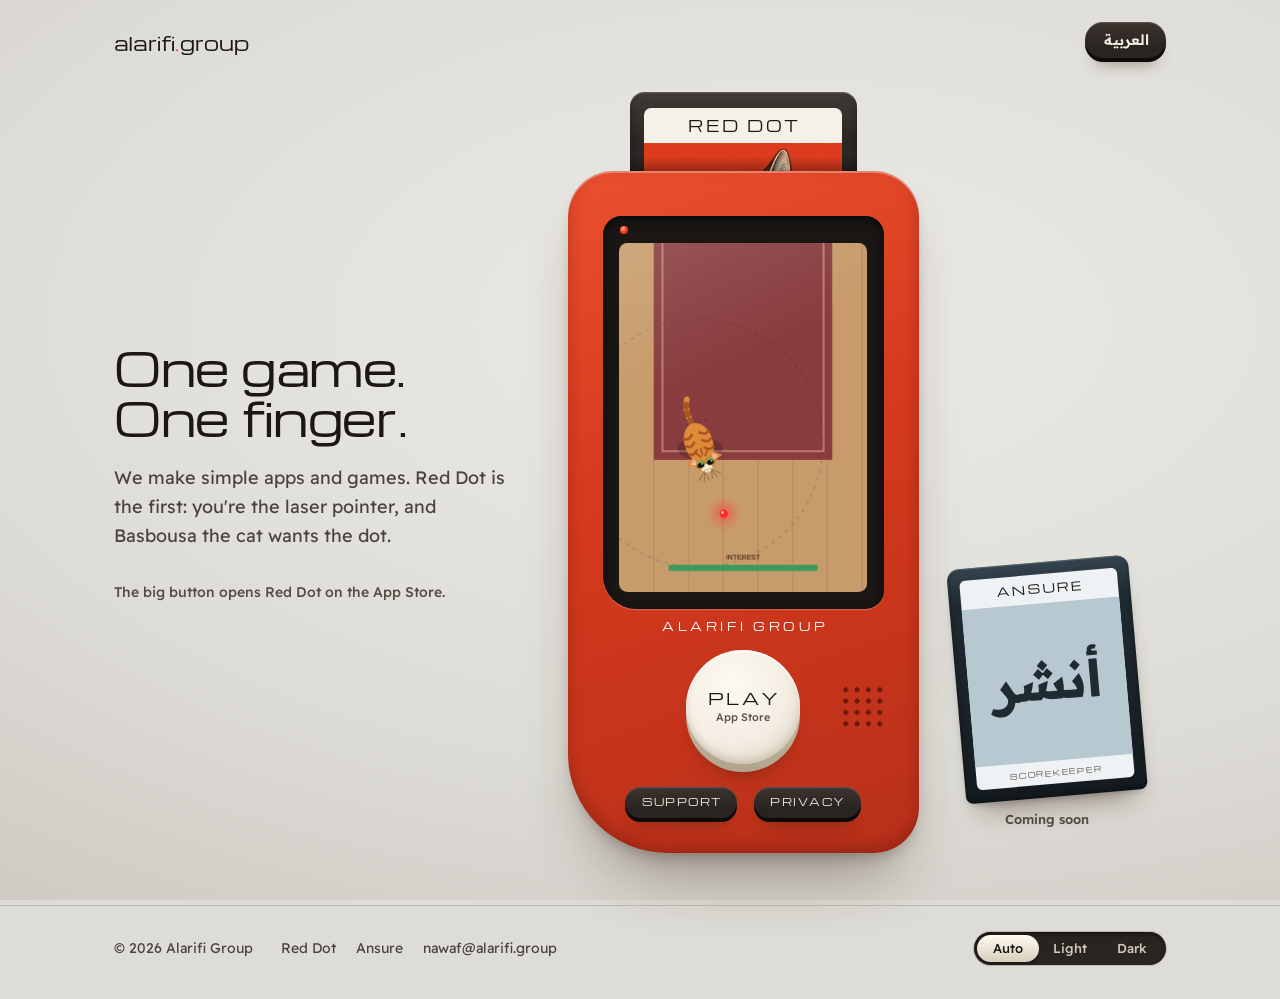
==== commit 1872ad8a: "Add Ansure (أنشر): app page, support and privacy /ansure/ is the app page with its cartridge, /ansur" ====
--- a/index.html
+++ b/index.html
@@ -24,8 +24,8 @@
 <link rel="preload" href="assets/michroma-latin.woff2" as="font" type="font/woff2" crossorigin>
 <link rel="preload" href="assets/readex-latin.woff2" as="font" type="font/woff2" crossorigin>
 <link rel="preload" href="assets/reddot-screen.jpg" as="image">
-<link rel="stylesheet" href="assets/site.css">
-<script src="assets/site.js" defer></script>
+<link rel="stylesheet" href="assets/site.css?v=99c4914076">
+<script src="assets/site.js?v=fa13d0c17f" defer></script>
 </head>
 <body>
 <header class="top wrap">
@@ -38,7 +38,7 @@
     <p class="lede" data-when="en">We make simple apps and games. Red Dot is the first: you're the laser pointer, and Basbousa the cat wants the dot.</p><p class="lede" data-when="ar" lang="ar">نصنع تطبيقات وألعابًا بسيطة. النقطة الحمراء أولها: أنت مؤشر الليزر، وبسبوسة القط يبغى النقطة.</p>
     <p class="hint" data-when="en">The big button opens Red Dot on the App Store.</p><p class="hint" data-when="ar" lang="ar">الزر الكبير يفتح النقطة الحمراء في App Store.</p>
   </section>
-  <div class="stage">
+  <div class="stage has-rack">
 <div class="console">
   <a class="cart" href="reddot/">
       <span class="cart-label">
@@ -63,6 +63,15 @@
     <span class="grille" aria-hidden="true"></span>
   </div>
 </div>
+  <ul class="rack">
+      <li><a class="cart" href="ansure/" style="--plastic-hi:#34444d;--plastic:#1f2a31;--plastic-lo:#141b20;--label:#eef2f4">
+      <span class="cart-label">
+        <span class="cart-name"><span data-when="en">Ansure</span><span data-when="ar" lang="ar">أنشر</span></span>
+        <span class="cart-art cart-art-type" style="background:#b8c8d0" aria-hidden="true"><span data-when="en" lang="ar">أنشر</span><span data-when="ar" lang="en">Ansure</span></span>
+        <span class="cart-sub"><span data-when="en">Scorekeeper</span><span data-when="ar" lang="ar">سجل الصكة</span></span>
+      </span>
+    </a><span class="rack-note" data-when="en">Coming soon</span><span class="rack-note" data-when="ar" lang="ar">قريبًا</span></li>
+  </ul>
   </div>
 </main>
 <footer class="foot">
@@ -70,8 +79,7 @@
     <p>© 2026 <span data-when="en">Alarifi Group</span><span data-when="ar" lang="ar">مجموعة العريفي</span></p>
     <ul class="foot-links">
       <li><a href="reddot/"><span data-when="en">Red Dot</span><span data-when="ar" lang="ar">النقطة الحمراء</span></a></li>
-      <li><a href="reddot/support"><span data-when="en">Support</span><span data-when="ar" lang="ar">الدعم</span></a></li>
-      <li><a href="reddot/privacy"><span data-when="en">Privacy</span><span data-when="ar" lang="ar">الخصوصية</span></a></li>
+      <li><a href="ansure/"><span data-when="en">Ansure</span><span data-when="ar" lang="ar">أنشر</span></a></li>
       <li><a href="mailto:nawaf@alarifi.group"><bdi>nawaf@alarifi.group</bdi></a></li>
     </ul>
     <div class="switch" role="group" aria-label="Theme">
--- a/assets/site.css
+++ b/assets/site.css
@@ -240,6 +240,9 @@
 .cart-name > span { font: 400 1.45em/1 var(--display); letter-spacing: .18em; padding-inline-start: .18em; text-transform: uppercase; }
 .cart-name > [lang="ar"] { font-size: 1.7em; font-weight: 600; padding: 0; }
 .cart-art { flex: none; width: 100%; aspect-ratio: 1; object-fit: cover; }
+.cart-art-type { display: grid; place-items: center; color: #1f2a31; }
+.cart-art-type > [lang="ar"] { font: 700 6.2em/1 var(--text); }
+.cart-art-type > [lang="en"] { font: 400 2.2em/1 var(--display); letter-spacing: .12em; text-transform: uppercase; padding-inline-start: .12em; }
 .cart-sub { flex: 1; display: grid; place-items: center; color: var(--object-ink-2); }
 .cart-sub > span { font: 400 .9em/1 var(--display); letter-spacing: .24em; padding-inline-start: .24em; text-transform: uppercase; }
 .cart-sub > [lang="ar"] { font-size: 1.2em; font-weight: 500; padding: 0; }
@@ -270,11 +273,18 @@
 .home .lcd img { animation: power-on .7s var(--ease-out) .9s backwards; }
 .home .led { animation: led-on .01s linear .9s backwards; }
 
-/* more apps: every other app waits on the desk as a cartridge */
-.rack { list-style: none; padding: 0; margin: 34px 0 0; display: flex; flex-wrap: wrap; gap: 18px; }
-.rack .cart { position: relative; left: auto; top: auto; margin: 0; display: block; font-size: 5px;
-  box-shadow: inset 0 .14em 0 rgba(255, 255, 255, .16), inset 0 -.3em .6em rgba(0, 0, 0, .35), 0 1.6em 2.4em -1.2em var(--shadow); }
-.rack .cart:hover { transform: translateY(-3px); }
+/* more apps: every other app lies on the desk next to the handheld, as a cartridge */
+.home .stage.has-rack { display: flex; align-items: flex-end; gap: calc(var(--u) * 36); margin-inline-end: clamp(0px, 3vw, 48px); }
+.rack { list-style: none; margin: 0; padding: 0 0 calc(var(--u) * 26); display: flex; flex-direction: column; gap: 22px; }
+.rack li { display: grid; justify-items: center; gap: 16px; }
+.rack .cart {
+  position: relative; left: auto; top: auto; margin: 0; display: block; font-size: calc(var(--u) * 8);
+  transform: rotate(-5deg);
+  box-shadow: inset 0 .14em 0 rgba(255, 255, 255, .16), inset 0 -.3em .6em rgba(0, 0, 0, .35),
+    0 2.6em 3.2em -1.8em var(--shadow), 0 .5em 1em -.5em rgba(0, 0, 0, .3);
+}
+.rack .cart:hover, .rack .cart:focus-visible { transform: rotate(-2deg) translateY(-.7em); }
+.rack-note { font: 600 13px/1 var(--text); color: var(--ink-3); }
 
 /* ---------- App page ---------- */
 .app-page {
@@ -303,6 +313,10 @@
 .spec dt [lang="ar"] { font-size: 14px; font-weight: 600; }
 .spec dd { font-size: 16px; }
 .app-links { margin-top: 30px; display: flex; flex-wrap: wrap; gap: 12px 14px; }
+.app-soon {
+  display: inline-flex; align-items: center; min-height: 52px; padding: 0 26px; border-radius: 999px;
+  border: 1.5px dashed var(--ink-3); color: var(--ink-2); font: 600 16px/1.2 var(--text);
+}
 
 /* ---------- Support and privacy: a sheet on the desk ---------- */
 .doc-page { flex: 1; padding-block: 10px 64px; }
@@ -313,7 +327,7 @@
 }
 .sheet-head {
   display: flex; flex-wrap: wrap; align-items: center; justify-content: space-between; gap: 18px 24px;
-  padding: 20px clamp(20px, 4vw, 44px) 22px; background: var(--red-flat); color: #fff;
+  padding: 20px clamp(20px, 4vw, 44px) 22px; background: var(--band, var(--red-flat)); color: #fff;
   box-shadow: inset 0 2px 0 rgba(255, 255, 255, .22);
 }
 .sheet-app { display: flex; align-items: center; gap: 14px; color: #fff; text-decoration: none; }
@@ -342,6 +356,25 @@
 .qa { list-style: none; padding: 0; margin: 26px 0 32px; border-top: 1px solid var(--paper-rule); }
 .qa li { padding: 16px 0; border-bottom: 1px solid var(--paper-rule); }
 .qa b { font-weight: 600; }
+.sheet-body strong { font-weight: 600; }
+.nobr { white-space: nowrap; }
+
+/* bilingual documents: Arabic first, right to left, English underneath */
+.sheet-body > .doc-part { max-width: none; }
+.doc-part > * { max-width: 65ch; }
+.doc-part[lang="ar"] { line-height: 1.85; }
+.doc-part + .doc-part { margin-top: 46px; padding-top: 36px; border-top: 1px solid var(--paper-rule); }
+.doc-brand { display: flex; flex-wrap: wrap; align-items: baseline; gap: 4px 16px; margin-bottom: 6px; }
+.sheet-body .doc-brand h1 { margin: 0; font: 700 clamp(34px, 4.4vw, 46px)/1.3 var(--text); letter-spacing: 0; }
+.doc-latin { font: 400 13px/1 var(--display); letter-spacing: .28em; color: var(--paper-ink-2); }
+.sheet-body .lead { margin: 2px 0 26px; font-size: 19px; line-height: 1.7; }
+.doc-brand + .meta { margin: 0 0 26px; }
+.doc-part h2:first-child { margin-top: 0; }
+.doc-part[lang="en"] > h2:first-child { font: 400 22px/1.3 var(--display); letter-spacing: -.005em; }
+.doc-part h2 + .meta { margin: -2px 0 18px; }
+.doc-list { margin: 0 0 18px; padding-inline-start: 1.3em; }
+.doc-list li { margin: 0 0 10px; padding-inline-start: .2em; }
+.doc-list li::marker { color: var(--paper-ink-2); }
 
 /* ---------- 404 ---------- */
 .lost { flex: 1; display: grid; grid-template-columns: auto minmax(0, 24rem); align-items: center; justify-content: center; gap: clamp(32px, 6vw, 88px); padding-block: 24px 56px; }
@@ -382,6 +415,8 @@
   .home { grid-template-columns: minmax(0, 1fr); gap: 4px; padding-block: 10px 32px; }
   .home { min-height: 0; }
   .home .stage { --u: clamp(.6px, calc((100vw - 40px) / 400), .84px); --drop: 5.4em; margin-inline-end: 0; padding-top: 44px; }
+  .home .stage.has-rack { flex-direction: column; align-items: center; margin-inline-end: 0; gap: 34px; }
+  .rack { flex-direction: row; padding: 0; }
   .lede { max-width: 40ch; }
   .hint { margin-top: 18px; }
   .app-page { grid-template-columns: minmax(0, 1fr); gap: 8px; padding-top: 4px; }
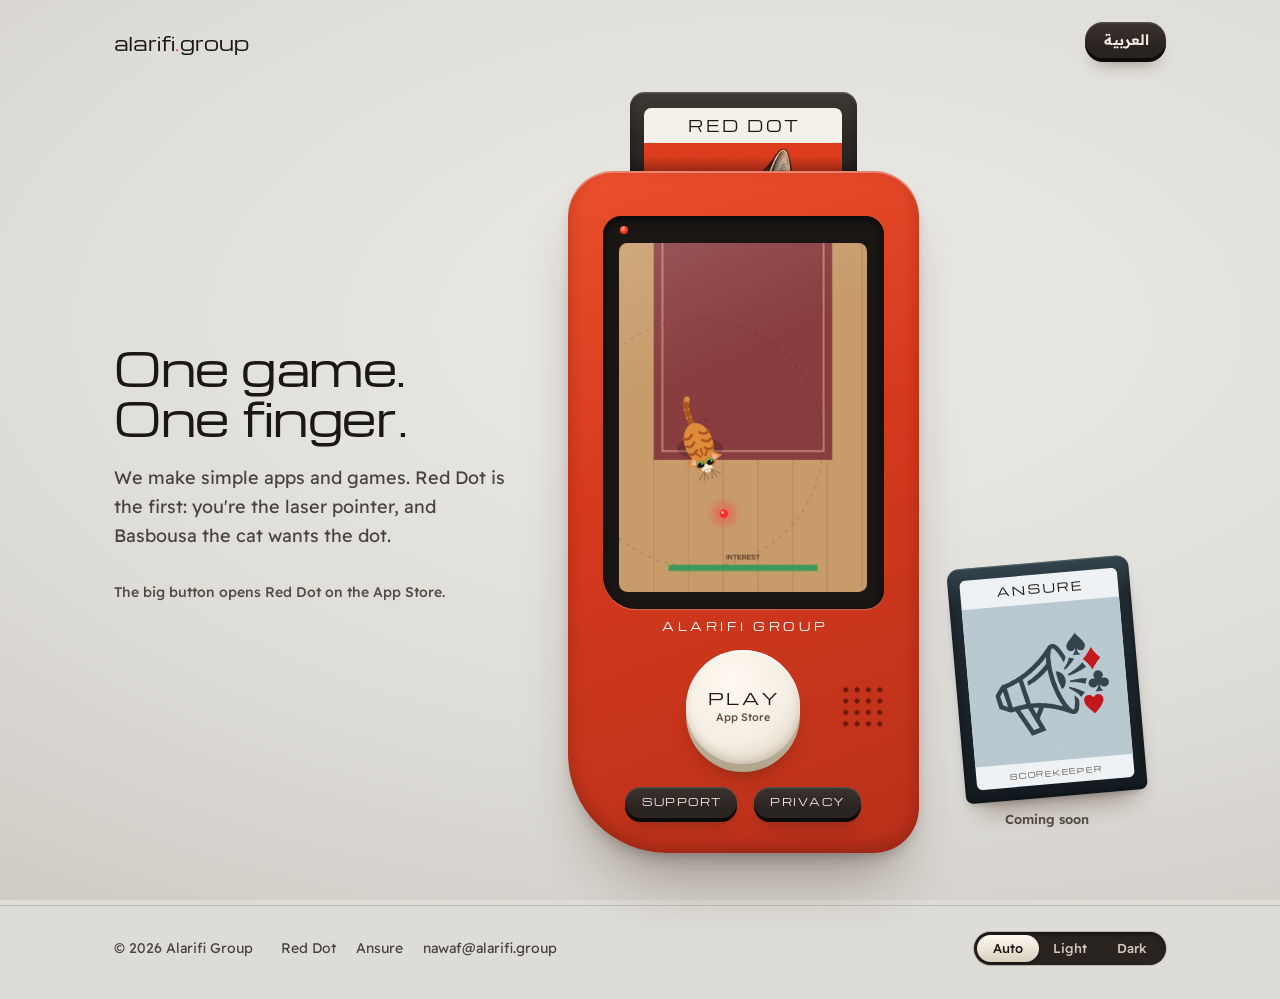
==== commit d1634aa0: "Use Ansure's real icon on its cartridge and page header Co-Authored-By: Claude Opus 5.5 <noreply@ant" ====
--- a/index.html
+++ b/index.html
@@ -67,7 +67,7 @@
       <li><a class="cart" href="ansure/" style="--plastic-hi:#34444d;--plastic:#1f2a31;--plastic-lo:#141b20;--label:#eef2f4">
       <span class="cart-label">
         <span class="cart-name"><span data-when="en">Ansure</span><span data-when="ar" lang="ar">أنشر</span></span>
-        <span class="cart-art cart-art-type" style="background:#b8c8d0" aria-hidden="true"><span data-when="en" lang="ar">أنشر</span><span data-when="ar" lang="en">Ansure</span></span>
+        <img class="cart-art" src="assets/ansure-art.jpg" width="480" height="480" alt="">
         <span class="cart-sub"><span data-when="en">Scorekeeper</span><span data-when="ar" lang="ar">سجل الصكة</span></span>
       </span>
     </a><span class="rack-note" data-when="en">Coming soon</span><span class="rack-note" data-when="ar" lang="ar">قريبًا</span></li>
